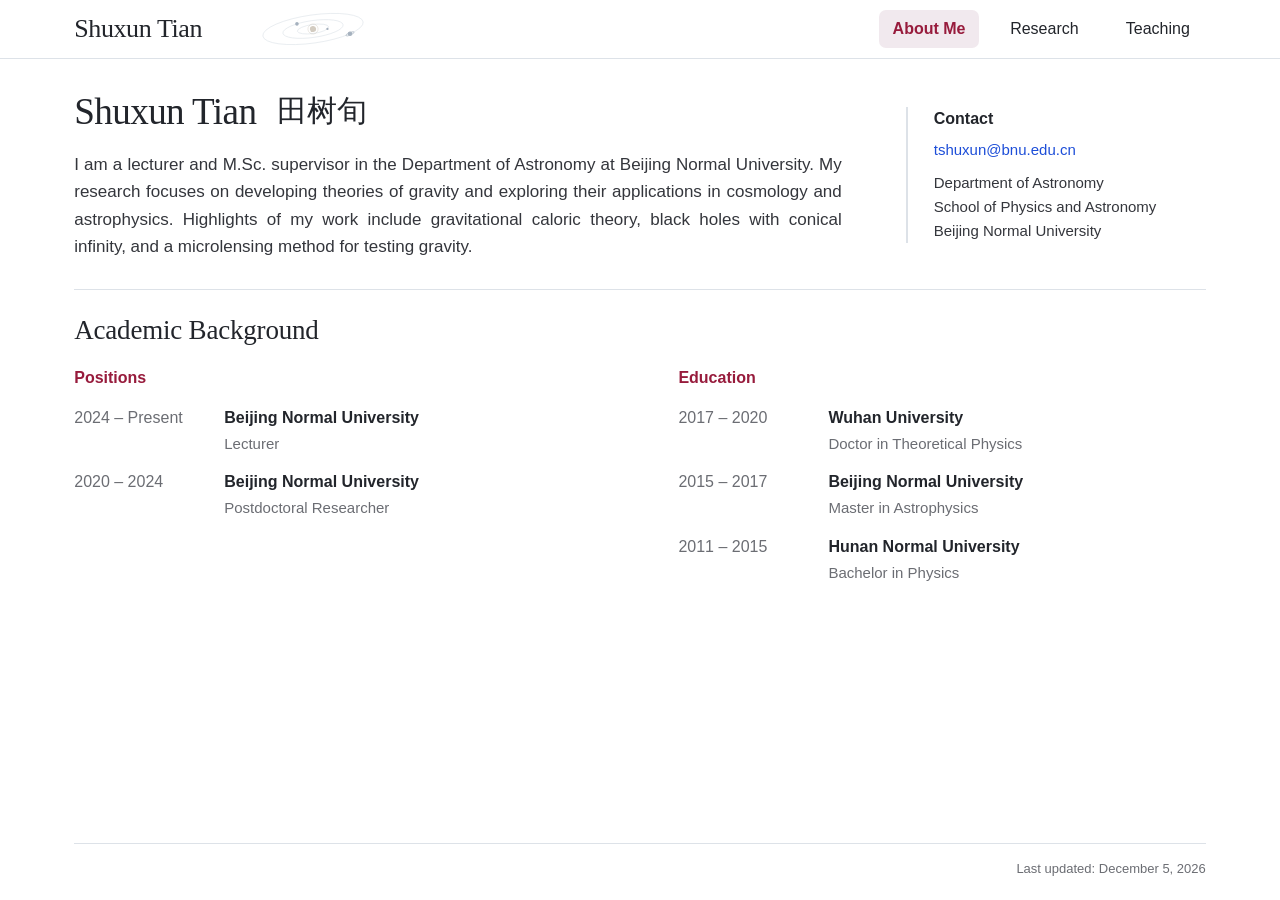
==== index.html @ 376b699f "Update index.html" ====
<!doctype html>
<html lang="en">
<head>
  <meta charset="utf-8">
  <meta name="viewport" content="width=device-width, initial-scale=1">
  <meta name="description" content="Shuxun Tian's academic homepage.">
  <meta name="theme-color" content="#ffffff">
  <title>Shuxun Tian | Beijing Normal University</title>
  <link rel="stylesheet" href="style.css">
</head>
<body>
  <!--
    Content: duplicate complete entries below; keep section and heading IDs unique.
    Navigation: page IDs define /page paths; panel IDs define /page/panel paths.
    Hosting: keep 404.html alongside index.html for direct visits to those paths.
    Styles: site defaults are in style.css :root; local adjustments stay with each component.
    Assets: use lowercase filenames with underscores in assets/.
    External links: noopener isolates the new tab; noreferrer omits the referring URL.
  -->
  <a class="skip-link" href="#main-content">Skip to content</a>
  <header class="site-header">
    <div class="header-inner">
      <div class="brand-group">
        <a class="brand" href="./" aria-label="Shuxun Tian, home">
          <span class="brand-name">Shuxun Tian</span>
        </a>
        <!-- Decorative Solar System sketch. -->
        <svg class="header-orbits" viewBox="0 0 220 64" fill="none" aria-hidden="true" focusable="false">
          <g transform="rotate(-8 110 32)">
            <g class="solar-orbits">
              <ellipse cx="110" cy="32" rx="28" ry="8"/>
              <ellipse cx="110" cy="32" rx="54" ry="15"/>
              <ellipse cx="110" cy="32" rx="90" ry="25"/>
            </g>
            <g class="solar-sun">
              <circle cx="110" cy="32" r="9" stroke="currentColor" stroke-width=".7"/>
              <circle cx="110" cy="32" r="5.5" fill="currentColor"/>
            </g>
            <g class="solar-planets">
              <circle cx="135.4" cy="35.4" r="2.1"/>
              <circle cx="83" cy="19" r="3.2"/>
              <circle cx="174" cy="49.6" r="4.1"/>
              <ellipse cx="174" cy="49.6" rx="8" ry="2.3" transform="rotate(-15 174 49.6)" fill="none" stroke="currentColor" stroke-width="1"/>
            </g>
          </g>
        </svg>
      </div>
      <nav class="primary-nav" aria-label="Main navigation">
        <!-- data-page matches the section ID; aria-current marks the default page. -->
        <a href="#about" data-page="about" aria-current="page">About Me</a>
        <a href="#research" data-page="research">Research</a>
        <a href="#teaching" data-page="teaching">Teaching</a>
      </nav>
    </div>
  </header>

  <main id="main-content" class="site-main" tabindex="-1">
    <!-- About Me -->
    <section id="about" class="page" aria-labelledby="about-title">
      <div class="about-intro">
        <div class="intro-main">
          <h1 id="about-title" tabindex="-1"><span class="latin-name">Shuxun Tian</span> <span class="chinese-name" lang="zh-CN">田树旬</span></h1>
          <p class="about-bio">I am a lecturer and M.Sc. supervisor in the Department of Astronomy at Beijing Normal University. My research focuses on developing theories of gravity and exploring their applications in cosmology and astrophysics. Highlights of my work include gravitational caloric theory, black holes with conical infinity, and a microlensing method for testing gravity.</p>
        </div>
        <aside id="contact" class="contact-note" aria-labelledby="contact-title" tabindex="-1">
          <h2 id="contact-title" class="small-heading">Contact</h2>
          <a class="email-link" href="mailto:tshuxun@bnu.edu.cn">tshuxun@bnu.edu.cn</a>
          <p>Department of Astronomy<br>School of Physics and Astronomy<br>Beijing Normal University</p>
        </aside>
      </div>
      <section id="background" class="background-section ruled-section" aria-labelledby="background-title" tabindex="-1">
        <div class="section-heading">
          <h2 id="background-title">Academic Background</h2>
        </div>
        <div class="background-columns">
          <section aria-labelledby="positions-title">
            <h3 id="positions-title" class="small-heading">Positions</h3>
            <!-- Timeline entry: dates, institution, position or degree. -->
            <ol class="timeline">
              <li>
                <span class="entry-date">2024 – Present</span>
                <div>
                  <h4>Beijing Normal University</h4>
                  <p>Lecturer</p>
                </div>
              </li>
              <li>
                <span class="entry-date">2020 – 2024</span>
                <div>
                  <h4>Beijing Normal University</h4>
                  <p>Postdoctoral Researcher</p>
                </div>
              </li>
            </ol>
          </section>
          <section aria-labelledby="education-title">
            <h3 id="education-title" class="small-heading">Education</h3>
            <ol class="timeline">
              <li>
                <span class="entry-date">2017 – 2020</span>
                <div>
                  <h4>Wuhan University</h4>
                  <p>Doctor in Theoretical Physics</p>
                </div>
              </li>
              <li>
                <span class="entry-date">2015 – 2017</span>
                <div>
                  <h4>Beijing Normal University</h4>
                  <p>Master in Astrophysics</p>
                </div>
              </li>
              <li>
                <span class="entry-date">2011 – 2015</span>
                <div>
                  <h4>Hunan Normal University</h4>
                  <p>Bachelor in Physics</p>
                </div>
              </li>
            </ol>
          </section>
        </div>
      </section>
    </section>

    <!-- Research -->
    <section id="research" class="page" aria-labelledby="research-title">
      <header class="page-heading research-overview">
        <h1 id="research-title" tabindex="-1">Research</h1>
        <!-- Add interests by duplicating a list item. -->
        <section id="interests" class="research-summary-section" aria-labelledby="interests-title" tabindex="-1">
          <h2 id="interests-title" class="research-summary-title">Interests:</h2>
          <ul class="research-summary-list">
            <li><strong>Gravity Theory:</strong> Fundamental Formulations, Applications to Cosmology and Astrophysics, Observational Tests</li>
          </ul>
        </section>
        <section class="research-summary-section publication-list-link" aria-labelledby="publication-list-title">
          <h2 id="publication-list-title" class="research-summary-title">Full Publication List:</h2>
          <a href="https://ui.adsabs.harvard.edu/public-libraries/OO0OYWl2TziFCKu32mfMTw" target="_blank" rel="noopener noreferrer">https://ui.adsabs.harvard.edu/public-libraries/OO0OYWl2TziFCKu32mfMTw</a>
        </section>
        <p class="research-goal">My long-term goal is to uncover new physics in astronomy, with theory identifying where it may arise and observations confirming its existence.</p>
      </header>

      <!-- Add each tab with a matching research-panel.
           Pair its id / aria-controls with the panel's aria-labelledby / id. -->
      <nav class="research-tabs" aria-label="Research sections">
        <a id="highlights-tab" href="#highlights" aria-controls="highlights">Highlights</a>
        <a id="projects-tab" href="#projects" aria-controls="projects">Projects</a>
        <a id="talks-tab" href="#talks" aria-controls="talks">Talks</a>
      </nav>

      <section id="highlights" class="research-panel" aria-labelledby="highlights-tab" tabindex="-1">
        <h2 class="visually-hidden">Research Highlights</h2>
        <!--
          Highlights: duplicate a complete article.research-entry.
          Assign unique article and heading IDs; update aria-labelledby.
          Update the image source, pixel dimensions and short alt description.
          Order: year/status and heading, core references, paragraphs, selected works.
          Use selected-works for a paper-list or a pending-reference placeholder.
        -->
        <!--
          References: use p.paper-reference.core-reference or li.paper-reference.
          Order: authors, title, journal/status, arXiv, Citations.
          Keep published author names; use strong for Tian and i for variables.
          Use &nbsp; only to keep names or term-year pairs together.
          Keep punctuation outside links; allow natural line wrapping.
          Citations: <span data-citation-doi="DOI"></span> uses the shared template below.
          Use the journal DOI after publication, otherwise the arXiv DOI; omit the badge if neither exists.
          List related works from oldest to newest; put the main paper first among core references.
        -->
        <article id="gravitational-caloric-theory" class="research-entry" aria-labelledby="gct-title" tabindex="-1">
          <figure class="highlight-figure">
            <img src="assets/caloric_black_holes.png" width="1190" height="1043" alt="Caloric black holes" decoding="async">
          </figure>
          <div class="highlight-content">
            <header class="highlight-heading">
              <span class="highlight-label">2026</span>
              <h3 id="gct-title">Gravitational Caloric Theory</h3>
            </header>
            <p class="paper-reference core-reference">
              <strong>S.&nbsp;X.&nbsp;Tian</strong>,
              Gravitational caloric theory: From early dark energy to a wide variety of gravitational phenomena,
              <a href="https://link.aps.org/doi/10.1103/ckkf-2t3z" target="_blank" rel="noopener noreferrer">Phys. Rev. D 114, 044042 (2026)</a>.
              <a class="paper-preprint" href="https://arxiv.org/abs/2608.07318" target="_blank" rel="noopener noreferrer">arXiv:2608.07318</a>.
              <span data-citation-doi="10.1103/ckkf-2t3z"></span>
            </p>
            <p class="paper-reference core-reference">
              <strong>S.&nbsp;X.&nbsp;Tian</strong> and Z.-H.&nbsp;Zhu,
              Black holes with conical infinity in gravitational caloric theory,
              submitted to Phys. Rev. D (2026).
              <a class="paper-preprint" href="https://arxiv.org/abs/2610.09606" target="_blank" rel="noopener noreferrer">arXiv:2610.09606</a>.
              <span data-citation-doi="10.48550/arXiv.2610.09606"></span>
            </p>
            <div class="research-prose">
              <p>Gravitational caloric theory generalizes general relativity from the fluid side. The theory has a broad range of cosmological and astrophysical applications, including early dark energy (initial motivation), the early static hot Universe, conical black holes, and gravitational-wave physics. Among these, the following two may have particular astronomical relevance. The early static hot Universe faces theoretical challenges and will be discussed separately. <strong>Conical black holes</strong> in our theory illustrate a distinctive way in which new physics may emerge: spacetime can remain in close agreement with general relativity in the strong-field (near-horizon) and conventional weak-field (e.g., Solar System) regimes, yet approach conical geometry in the extremely weak-field regime. This highlights a possible avenue for the observational search for new physics.</p>
            </div>
            <section class="selected-works" aria-labelledby="gct-selected-title">
              <h4 id="gct-selected-title">Selected follow-up works</h4>
              <!-- Replace the placeholder with ul.paper-list when needed. -->
              <p class="pending-reference">To be added.</p>
            </section>
          </div>
        </article>

        <article id="observational-tests" class="research-entry" aria-labelledby="observations-title" tabindex="-1">
          <figure class="highlight-figure">
            <img src="assets/gravity_tests_potential_curvature.png" width="1852" height="1414" alt="Gravitational potential and curvature" loading="lazy" decoding="async">
          </figure>
          <div class="highlight-content">
            <header class="highlight-heading">
              <span class="highlight-label">Ongoing</span>
              <h3 id="observations-title">Observational Tests of Gravity Theories</h3>
            </header>
            <p class="paper-reference core-reference">
              X.&nbsp;Jin, S.&nbsp;Cao, X.&nbsp;Chen, Y.&nbsp;Nan, X.&nbsp;Tai, and <strong>S.&nbsp;Tian</strong>,
              Testing general relativity with binary lens microlensing events,
              <a href="https://doi.org/10.3847/2041-8213/ae954b" target="_blank" rel="noopener noreferrer">Astrophys. J. Lett. 1008, L41 (2026)</a>.
              <a class="paper-preprint" href="https://arxiv.org/abs/2610.11949" target="_blank" rel="noopener noreferrer">arXiv:2610.11949</a>.
              <span data-citation-doi="10.3847/2041-8213/ae954b"></span>
            </p>
            <div class="research-prose">
              <p>Alternative theories of gravity may predict deviations from general relativity in local gravitational systems. We explore how observations of individual sources with existing or near-future facilities can test these predictions, focusing on regimes that remain poorly constrained. Our current focus is the extremely weak-field regime, motivated in part by conical black holes in gravitational caloric theory (significant deviations from general relativity may emerge only beyond Solar System scales). We hope to identify observational probes that could reveal such new physics. As a step in this direction, we have proposed a binary microlensing method for testing gravity, although it may not be a sufficiently compelling probe of the new physics we seek.</p>
            </div>
            <section class="selected-works" aria-labelledby="observations-selected-title">
              <h4 id="observations-selected-title">Selected related works</h4>
              <ul class="paper-list">
                <li class="paper-reference">
                  <strong>S.&nbsp;X.&nbsp;Tian</strong> and Z.-H.&nbsp;Zhu,
                  Newtonian approximation and possible time-varying <i>G</i> in nonlocal gravities,
                  <a href="https://link.aps.org/doi/10.1103/PhysRevD.99.064044" target="_blank" rel="noopener noreferrer">Phys. Rev. D 99, 064044 (2019)</a>.
                  <a class="paper-preprint" href="https://arxiv.org/abs/1903.11428" target="_blank" rel="noopener noreferrer">arXiv:1903.11428</a>.
                  <span data-citation-doi="10.1103/PhysRevD.99.064044"></span>
                </li>
                <li class="paper-reference">
                  <strong>S.&nbsp;X.&nbsp;Tian</strong> and Z.-H.&nbsp;Zhu,
                  Testing the Schwarzschild metric in a strong field region with the Event Horizon Telescope,
                  <a href="https://link.aps.org/doi/10.1103/PhysRevD.100.064011" target="_blank" rel="noopener noreferrer">Phys. Rev. D 100, 064011 (2019)</a>.
                  <a class="paper-preprint" href="https://arxiv.org/abs/1908.11794" target="_blank" rel="noopener noreferrer">arXiv:1908.11794</a>.
                  <span data-citation-doi="10.1103/PhysRevD.100.064011"></span>
                </li>
                <li class="paper-reference">
                  <strong>S.&nbsp;Tian</strong>, S.&nbsp;Hou, S.&nbsp;Cao, and Z.-H.&nbsp;Zhu,
                  Time evolution of the local gravitational parameters and gravitational wave polarizations in a relativistic MOND theory,
                  <a href="https://link.aps.org/doi/10.1103/PhysRevD.107.044062" target="_blank" rel="noopener noreferrer">Phys. Rev. D 107, 044062 (2023)</a>.
                  <a class="paper-preprint" href="https://arxiv.org/abs/2302.13304" target="_blank" rel="noopener noreferrer">arXiv:2302.13304</a>.
                  <span data-citation-doi="10.1103/PhysRevD.107.044062"></span>
                </li>
              </ul>
            </section>
          </div>
        </article>
      </section>

      <section id="projects" class="research-panel" aria-labelledby="projects-tab" tabindex="-1">
        <h2 class="visually-hidden">Research Projects</h2>
        <!-- Project entry: dates, title, funding source, role. -->
        <ol class="project-list">
          <li>
            <span class="entry-date">2025 – 2027</span>
            <div>
              <h3>Modeling and cosmological analysis of nonminimally coupled early dark energy</h3>
              <p>National Natural Science Foundation of China (Young Scientists Fund, Type C) · <span class="project-role">Principal Investigator</span></p>
            </div>
          </li>
          <li>
            <span class="entry-date">2021 – 2024</span>
            <div>
              <h3>Theoretical models of early dark energy</h3>
              <p>China Postdoctoral Science Foundation (General Program) · <span class="project-role">Principal Investigator</span></p>
            </div>
          </li>
          <li>
            <span class="entry-date">2020 – 2024</span>
            <div>
              <h3>Possible solutions to the cosmological coincidence problem and their implications</h3>
              <p>China Postdoctoral Science Foundation (Innovative Program) · <span class="project-role">Principal Investigator</span></p>
            </div>
          </li>
          <li>
            <span class="entry-date">2025 – 2029</span>
            <div>
              <h3>High-frequency gravitational-wave astrophysics with a global observing network</h3>
              <p>National Natural Science Foundation of China (Key Program) · <span class="project-role">Participant</span></p>
            </div>
          </li>
        </ol>
      </section>
      <section id="talks" class="research-panel" aria-labelledby="talks-tab" tabindex="-1">
        <h2 class="visually-hidden">Talks</h2>
        <!-- Talks: duplicate li.talk-entry; list newest first.
             Update the title, date, city and event.
             Downloads: <span data-slides="filename.ext"></span> uses a file in assets/; omit the span or leave the filename empty for no button.
             Dates use Month D, YYYY. The entry below is an example. -->
        <ul class="talk-list">
          <li class="talk-entry">
            <div class="talk-heading">
              <h3 class="talk-title">Test Presentation</h3>
              <span data-slides="gravitational_caloric_theory.html"></span>
            </div>
            <p class="talk-details">
              <span class="talk-date">October 1, 2026</span> ·
              <span class="talk-city">Beijing</span> ·
              <span class="talk-event">Group meeting at BNU</span>
            </p>
          </li>
        </ul>
      </section>
    </section>

    <!-- Teaching -->
    <section id="teaching" class="page" aria-labelledby="teaching-title">
      <header class="page-heading">
        <h1 id="teaching-title" tabindex="-1">Teaching</h1>
      </header>
      <section class="course-section ruled-section" aria-labelledby="courses-title">
        <div class="section-heading">
          <h2 id="courses-title">Courses</h2>
        </div>
        <!-- Course entry: title and terms, followed by materials. -->
        <article class="course-entry">
          <h3>Galactic Dynamics (Graduate): <span class="course-terms">Fall&nbsp;2024, Fall&nbsp;2025, Fall&nbsp;2026</span></h3>
          <p class="course-materials">Teaching materials: forthcoming.</p>
        </article>
      </section>
    </section>
  </main>
  <footer class="site-footer">
    <span>Last updated: <time id="last-updated"></time></span>
  </footer>

  <!-- Shared download button; entries supply a filename in data-slides. -->
  <template id="slides-download-template">
    <a class="slides-download" download>
      <svg class="slides-download-icon" viewBox="0 0 20 20" fill="none" stroke="currentColor" stroke-width="1.5" stroke-linecap="round" stroke-linejoin="round" aria-hidden="true" focusable="false">
        <path d="M10 3v9m-3-3 3 3 3-3M4 13v3h12v-3"/>
      </svg>
      <span>Download Slides</span>
    </a>
  </template>

  <!-- Shared Dimensions badge; references supply data-citation-doi.
       The fallback link remains until the badge loads. -->
  <template id="citation-badge-template">
    <span class="citation-badge __dimensions_badge_embed__" data-style="small_rectangle" data-hide-zero-citations="false"><a class="citation-fallback" target="_blank" rel="noopener noreferrer" title="View citation details on Dimensions">Citations</a></span>
  </template>

  <script>
    (() => {
      'use strict';

      initNavigation();
      initTalkDownloads();
      updateLastModified();
      initCitationBadges();

      // Navigation, history, keyboard controls and transitions.
      function initNavigation() {
        const main = document.getElementById('main-content');
        const homeLink = document.querySelector('.brand');
        const skipLink = document.querySelector('.skip-link');
        const primaryNav = document.querySelector('.primary-nav');
        const researchTabs = document.querySelector('.research-tabs');
        const pages = Array.from(document.querySelectorAll('.page'));
        const navLinks = primaryNav.querySelectorAll('a');
        const tabs = Array.from(researchTabs.querySelectorAll('a'));
        const panels = Array.from(document.querySelectorAll('.research-panel'));

        // Use the marked home page and the first research tab as defaults.
        const defaultPageId = primaryNav.querySelector('[aria-current="page"]').dataset.page;
        const researchPageId = panels[0].closest('.page').id;
        const defaultPanelId = tabs[0].getAttribute('aria-controls');

        // Keep relative URLs anchored before history changes the address bar.
        const base = document.createElement('base');
        base.href = location.href;
        document.head.prepend(base);
        const siteRoot = new URL('.', base.href);
        const isLocalFile = location.protocol === 'file:';

        // Local files need an explicit filename; hosted pages keep the directory link.
        if (isLocalFile) homeLink.href = 'index.html';

        // Derive all public paths from the existing page and panel structure.
        const pathsById = new Map(pages.map((page) => [page.id, new URL(page.id, siteRoot).pathname]));
        panels.forEach((panel) => {
          pathsById.set(panel.id, new URL(panel.closest('.page').id + '/' + panel.id, siteRoot).pathname);
        });
        const idsByPath = new Map(Array.from(pathsById, ([id, path]) => [path, id]));

        function routeHref(targetId) {
          return isLocalFile ? '#' + targetId : pathsById.get(targetId);
        }

        function normalizePath(path) {
          return path.replace(/\/+$/, '') || '/';
        }

        function restoreRoute() {
          if (isLocalFile) return;
          let url = new URL(location.href);
          // The "route" parameter is shared with the GitHub Pages entry point, 404.html.
          const requested = url.searchParams.get('route');
          if (requested) {
            url = new URL(siteRoot);
            try {
              const candidate = new URL(requested, siteRoot);
              if (candidate.origin === siteRoot.origin && idsByPath.has(normalizePath(candidate.pathname))) url = candidate;
            } catch { /* Invalid routes return to the homepage. */ }
          }
          const targetId = idsByPath.get(normalizePath(url.pathname));
          if (targetId) {
            url.pathname = pathsById.get(targetId);
            url.hash = '';
          }
          if (url.href !== location.href) history.replaceState(null, '', url.href);
        }

        function navigate(targetId) {
          // Update the URL without reloading or jumping to the anchor.
          const url = new URL(routeHref(targetId), location.href);
          if (location.href !== url.href) history.pushState(null, '', url.href);
          showPage(true);
        }

        // View transitions and navigation indicators.
        const reducedMotion = window.matchMedia('(prefers-reduced-motion: reduce)');
        const rootStyle = getComputedStyle(document.documentElement);
        const viewDurationMs = parseFloat(rootStyle.getPropertyValue('--view-motion-ms')) || 160;
        const viewDistancePx = parseFloat(rootStyle.getPropertyValue('--view-motion-distance')) || 14;
        const viewEasing = rootStyle.getPropertyValue('--motion-easing').trim() || 'cubic-bezier(.2, .7, .3, 1)';
        let activePage = null;
        let activePanel = null;
        let tabNavigation = null;
        let handledUrl = null;
        let viewAnimation = null;
        let focusRequestId = 0;

        // One moving background per navigation bar.
        const selections = [
          [primaryNav, '[aria-current="page"]'],
          [researchTabs, '[aria-selected="true"]']
        ].map(([nav, selector]) => {
          // Reserve the active label's width to prevent layout shifts.
          nav.querySelectorAll('a').forEach((link) => {
            const label = document.createElement('span');
            label.className = 'nav-label';
            label.textContent = link.textContent;
            const sizer = label.cloneNode(true);
            sizer.className = 'nav-label-sizer';
            sizer.setAttribute('aria-hidden', 'true');
            link.replaceChildren(label, sizer);
          });
          const indicator = document.createElement('span');
          indicator.className = 'nav-selection';
          indicator.setAttribute('aria-hidden', 'true');
          indicator.hidden = true;
          nav.append(indicator);
          return { nav, selector, indicator };
        });

        function positionSelections(animate = false) {
          selections.forEach(({ nav, selector, indicator }) => {
            const selected = nav.querySelector(selector);
            if (!selected || !nav.offsetWidth) return;
            const canMove = animate && !indicator.hidden && !reducedMotion.matches;
            indicator.style.transition = canMove ? '' : 'none';
            indicator.style.width = selected.offsetWidth + 'px';
            indicator.style.transform = 'translateX(' + selected.offsetLeft + 'px)';
            indicator.hidden = false;
            nav.classList.add('has-selection');
          });
        }

        function enterView(element, direction) {
          viewAnimation?.cancel();
          viewAnimation = null;
          if (reducedMotion.matches || !element.animate) return;
          const animation = element.animate([
            { opacity: .25, transform: 'translateX(' + direction * viewDistancePx + 'px)' },
            { opacity: 1, transform: 'translateX(0)' }
          ], { duration: viewDurationMs, easing: viewEasing });
          viewAnimation = animation;
          animation.finished.then(() => {
            if (viewAnimation === animation) viewAnimation = null;
          }).catch(() => {}); // Cancelling an earlier transition is expected.
        }

        function showPage(moveFocus = false) {
          handledUrl = location.href;
          const targetId = (isLocalFile ? location.hash.slice(1) :
            idsByPath.get(normalizePath(location.pathname))) || defaultPageId;
          const target = document.getElementById(targetId);
          const pageId = target?.closest('.page')?.id || defaultPageId;
          const page = document.getElementById(pageId);
          const panelId = target?.closest('.research-panel')?.id ||
            tabs.find((tab) => tab.id === targetId)?.getAttribute('aria-controls') || defaultPanelId;
          const previousPage = activePage;
          const previousPanel = activePanel;
          activePage = pageId;
          activePanel = panelId;
          pages.forEach((page) => { page.hidden = page.id !== pageId; });
          panels.forEach((panel) => { panel.hidden = panel.id !== panelId; });
          tabs.forEach((tab) => {
            const selected = tab.getAttribute('aria-controls') === panelId;
            tab.setAttribute('aria-selected', String(selected));
            tab.tabIndex = selected ? 0 : -1;
          });
          navLinks.forEach((link) => {
            if (link.dataset.page === pageId) link.setAttribute('aria-current', 'page');
            else link.removeAttribute('aria-current');
          });
          positionSelections(Boolean(previousPage));

          if (previousPage && previousPage !== pageId) {
            const nextIndex = pages.findIndex((page) => page.id === pageId);
            const oldIndex = pages.findIndex((page) => page.id === previousPage);
            enterView(page, nextIndex > oldIndex ? 1 : -1);
          } else if (pageId === researchPageId && previousPanel && previousPanel !== panelId) {
            const nextIndex = panels.findIndex((panel) => panel.id === panelId);
            const oldIndex = panels.findIndex((panel) => panel.id === previousPanel);
            enterView(document.getElementById(panelId), nextIndex > oldIndex ? 1 : -1);
          }

          const tabAction = tabNavigation;
          tabNavigation = null;
          cancelAnimationFrame(focusRequestId);
          focusRequestId = requestAnimationFrame(() => {
            const isDeepLink = target && target !== page && page.contains(target) &&
              !panels.includes(target) && !tabs.includes(target);
            if (tabAction && previousPage === researchPageId) {
              window.scrollTo({ top: tabAction.scrollY, behavior: 'instant' });
              tabAction.tab.focus({ preventScroll: true });
            } else if (isDeepLink) {
              target.scrollIntoView({ block: 'start', behavior: reducedMotion.matches ? 'instant' : 'smooth' });
              if (moveFocus) target.focus({ preventScroll: true });
            } else {
              window.scrollTo({ top: 0, behavior: 'instant' });
              if (moveFocus) page.querySelector('h1').focus({ preventScroll: true });
            }
          });
        }

        function hasClickModifier(event) {
          return event.ctrlKey || event.metaKey || event.shiftKey || event.altKey;
        }

        function selectTab(tab) {
          tabNavigation = { tab, scrollY: window.scrollY };
          navigate(tab.getAttribute('aria-controls'));
        }

        // Each navigation group uses its existing target IDs.
        navLinks.forEach((link) => {
          link.href = routeHref(link.dataset.page);
          link.addEventListener('click', (event) => {
            if (hasClickModifier(event)) return;
            event.preventDefault();
            navigate(link.dataset.page);
          });
        });
        researchTabs.setAttribute('role', 'tablist');
        panels.forEach((panel) => panel.setAttribute('role', 'tabpanel'));
        tabs.forEach((tab, index) => {
          tab.setAttribute('role', 'tab');
          tab.href = routeHref(tab.getAttribute('aria-controls'));
          tab.addEventListener('click', (event) => {
            if (hasClickModifier(event)) return;
            event.preventDefault();
            selectTab(tab);
          });
          tab.addEventListener('keydown', (event) => {
            let next;
            if (event.key === 'ArrowRight') next = (index + 1) % tabs.length;
            else if (event.key === 'ArrowLeft') next = (index - 1 + tabs.length) % tabs.length;
            else if (event.key === 'Home') next = 0;
            else if (event.key === 'End') next = tabs.length - 1;
            else if (event.key === ' ') next = index;
            else return;
            event.preventDefault();
            selectTab(tabs[next]);
          });
        });
        skipLink.addEventListener('click', (event) => {
          if (hasClickModifier(event)) return;
          event.preventDefault();
          main.focus({ preventScroll: true });
          main.scrollIntoView({ block: 'start' });
        });

        function restoreHistory() {
          // Handle popstate and hashchange only once per URL.
          if (location.href !== handledUrl) showPage(true);
        }
        window.addEventListener('popstate', restoreHistory);
        window.addEventListener('hashchange', restoreHistory);
        restoreRoute();
        showPage();
        window.addEventListener('resize', () => positionSelections());
        if (document.fonts?.ready) document.fonts.ready.then(() => positionSelections());
        reducedMotion.addEventListener('change', () => {
          if (reducedMotion.matches) viewAnimation?.cancel();
          positionSelections();
        });
      }

      // Fill the shared download template with a filename from assets/.
      function initTalkDownloads() {
        const downloadTemplate = document.getElementById('slides-download-template').content.firstElementChild;
        document.querySelectorAll('[data-slides]').forEach((placeholder) => {
          const filename = placeholder.dataset.slides.trim();
          if (!filename) {
            placeholder.remove();
            return;
          }
          const link = downloadTemplate.cloneNode(true);
          link.href = 'assets/' + encodeURIComponent(filename);
          link.download = filename;
          placeholder.replaceWith(link);
        });
      }

      // Format index.html's modification time for the footer.
      function updateLastModified() {
        // Uses local file metadata or the server's Last-Modified header.
        // Without modification metadata, the browser may report the current time.
        const updatedAt = document.getElementById('last-updated');
        const modifiedAt = new Date(document.lastModified);
        if (!Number.isNaN(modifiedAt.getTime())) {
          updatedAt.dateTime = modifiedAt.toISOString();
          updatedAt.textContent = new Intl.DateTimeFormat('en-US', {
            year: 'numeric', month: 'long', day: 'numeric'
          }).format(modifiedAt);
        }
      }

      // Fill the shared template, then load Dimensions once.
      function initCitationBadges() {
        const placeholders = document.querySelectorAll('[data-citation-doi]');
        if (!placeholders.length) return;
        const badgeTemplate = document.getElementById('citation-badge-template').content.firstElementChild;
        placeholders.forEach((placeholder) => {
          const badge = badgeTemplate.cloneNode(true);
          badge.dataset.doi = placeholder.dataset.citationDoi.trim();
          badge.querySelector('.citation-fallback').href = 'https://badge.dimensions.ai/details/doi/' + badge.dataset.doi;
          placeholder.replaceWith(badge);
        });
        const script = document.createElement('script');
        script.src = 'https://badge.dimensions.ai/badge.js';
        script.async = true;
        script.charset = 'utf-8';
        document.body.append(script);
      }
    })();
  </script>
</body>
</html>
---- style.css ----
/*
 * Site defaults are in :root; component adjustments stay with their selectors.
 * Responsive, reduced-motion and print rules follow the main styles.
 */

:root {
  color-scheme: light;
  /* Colors */
  --paper: #fff;
  --text: #34363c;
  --heading: #22252b;
  --muted: #6b6d73;
  --line: #dde2e8;
  --accent: #971b3c;
  --accent-soft: #f6edf0;
  /* Content links, including hover states. */
  --link: #1d4ed8;
  --link-hover: var(--link);

  /* Text selection */
  --selection-bg: #e5e5e5;
  --selection-text: #102a43;

  /* Typography */
  --sans: "Segoe UI", -apple-system, BlinkMacSystemFont, "Helvetica Neue", Arial, "Microsoft YaHei", sans-serif;
  --serif: Georgia, "Times New Roman", "Songti SC", SimSun, serif;
  --body-size: 17px;
  --body-leading: 1.6;
  /* Compact entries follow the body line height. */
  --entry-leading: calc(var(--body-leading) - .05);
  --page-title-size: clamp(30px, 2.9vw, 40px);
  --section-title-size: 27px;
  --entry-title-size: 17px;
  --detail-size: 15px;
  --weight-normal: 400;
  --weight-medium: 500;
  --weight-semibold: 600;

  /* Page dimensions and spacing */
  --max-width: 1680px;
  --page-gutter: clamp(28px, 5.8vw, 112px);
  --main-padding-top: 30px;
  --main-padding-bottom: 36px;
  --intro-gap: 17px;
  --section-gap: 29px;
  --section-inset: 23px;
  --entry-date-width: 130px;
  --entry-column-gap: 20px;

  /* Shared navigation appearance and motion */
  --nav-active-bg: #f1e9ee;
  --nav-radius: 7px;
  --nav-font-size: 16px;
  --nav-item-height: 38px;
  --nav-edge-gap: 5px;
  --nav-weight: var(--weight-medium);
  --nav-active-weight: var(--weight-semibold);
  --nav-motion-duration: 180ms;
  --motion-easing: cubic-bezier(.2, .7, .3, 1);

  /* Read by JavaScript: duration is a unitless millisecond value; distance uses px. */
  --view-motion-ms: 160;
  --view-motion-distance: 14px;
}

* {
  box-sizing: border-box;
}

html {
  scroll-padding-top: 92px;
  /* Keep view transitions from creating horizontal scrollbars. */
  overflow-x: clip;
}

body {
  display: flex;
  flex-direction: column;
  min-height: 100vh;
  margin: 0;
  background: var(--paper);
  color: var(--text);
  font-family: var(--sans);
  font-size: var(--body-size);
  font-weight: var(--weight-normal);
  line-height: var(--body-leading);
  -webkit-text-size-adjust: 100%;
}

[hidden] {
  display: none !important;
}

::selection {
  background: var(--selection-bg);
  color: var(--selection-text);
}

a {
  color: var(--link);
  text-decoration: none;
  overflow-wrap: anywhere;
}

a:hover, a:active {
  color: var(--link-hover);
  text-decoration: none;
}

a[href^="#"] {
  color: var(--heading);
}

a[href^="#"]:hover {
  color: var(--accent);
}

a:focus-visible, button:focus-visible {
  outline: 2px solid var(--link);
  outline-offset: 4px;
}

[tabindex="-1"]:focus {
  outline: none;
}

h1, h2, h3, h4, p, figure {
  margin: 0;
}

h1, h2, h3, h4 {
  color: var(--heading);
  font-weight: var(--weight-semibold);
}

h1 {
  font: var(--weight-normal) var(--page-title-size)/1.22 var(--serif);
  letter-spacing: -.6px;
}

h2 {
  font: var(--weight-normal) var(--section-title-size)/1.3 var(--serif);
  letter-spacing: -.2px;
}

h3 {
  font-size: 18px;
  line-height: 1.45;
}

h4, strong {
  font-weight: var(--weight-semibold);
}

.visually-hidden {
  position: absolute;
  width: 1px;
  height: 1px;
  padding: 0;
  margin: -1px;
  overflow: hidden;
  clip-path: inset(50%);
  white-space: nowrap;
  border: 0;
}

.skip-link {
  position: fixed;
  left: 20px;
  top: -80px;
  z-index: 20;
  padding: 10px 18px;
  background: var(--paper);
}

.skip-link:focus {
  top: 12px;
}

/* Layout, header and navigation */

/* Viewport-based content width prevents scrollbar-induced shifts.
   The header itself keeps its natural width for the full-width divider. */
.header-inner, .site-main, .site-footer {
  width: min(calc(100vw - 2 * var(--page-gutter)), var(--max-width));
  margin-inline: max(var(--page-gutter), calc((100vw - var(--max-width)) / 2)) 0;
}

.site-header {
  position: sticky;
  top: 0;
  z-index: 5;
  isolation: isolate;
  border-bottom: 1px solid var(--line);
  background: var(--paper);
}

.header-orbits {
  display: block;
  flex: 0 1 180px;
  width: 180px;
  min-width: 0;
  height: 36px;
  pointer-events: none;
}

.solar-orbits {
  stroke: #c4ced8;
  stroke-width: .9;
  opacity: .65;
}

.solar-sun {
  color: #bcb1a0;
  opacity: .65;
}

.solar-planets {
  fill: currentColor;
  color: #8595a7;
  opacity: .7;
}

.header-inner {
  min-height: 58px;
  display: flex;
  align-items: center;
  justify-content: space-between;
  gap: clamp(18px, 2vw, 24px);
}

.brand-group {
  display: flex;
  align-items: center;
  gap: clamp(16px, 1.6vw, 22px);
  flex: 0 1 370px;
  min-width: 0;
}

.brand {
  display: block;
  flex-shrink: 0;
  color: var(--heading);
}

.brand:hover {
  color: var(--heading);
}

.brand-name {
  display: block;
  font: var(--weight-normal) 26px/1.2 var(--serif);
  letter-spacing: -.4px;
}

.primary-nav, .research-tabs {
  position: relative;
  isolation: isolate;
  display: flex;
  align-items: stretch;
}

.primary-nav {
  --nav-edge-gap: 10px;
  flex-shrink: 0;
  align-self: stretch;
  gap: clamp(6px, 1.25vw, 18px);
}

.primary-nav a {
  padding-inline: clamp(10px, 1.05vw, 15px);
}

/* Shared navigation labels and active indicators. */

.primary-nav a, .research-tabs a {
  position: relative;
  z-index: 1;
  isolation: isolate;
  display: grid;
  align-items: center;
  justify-items: center;
  min-height: calc(var(--nav-item-height) + 2 * var(--nav-edge-gap));
  color: var(--heading);
  font-size: var(--nav-font-size);
  font-weight: var(--nav-weight);
  line-height: 1.5;
}

.nav-label, .nav-label-sizer {
  grid-area: 1 / 1;
  white-space: nowrap;
}

.nav-label-sizer {
  visibility: hidden;
  font-weight: var(--nav-active-weight);
  pointer-events: none;
}

.primary-nav a[aria-current="page"], .research-tabs a[aria-selected="true"] {
  color: var(--accent);
  font-weight: var(--nav-active-weight);
}

.nav-selection::before, .primary-nav a[aria-current="page"]::before, .research-tabs a[aria-selected="true"]::before {
  content: "";
  position: absolute;
  z-index: -1;
  inset: var(--nav-edge-gap) 0;
  border-radius: var(--nav-radius);
  background: var(--nav-active-bg);
}

.nav-selection {
  position: absolute;
  inset-block: 0;
  left: 0;
  z-index: 0;
  isolation: isolate;
  pointer-events: none;
  transition: transform var(--nav-motion-duration) var(--motion-easing), width var(--nav-motion-duration) var(--motion-easing);
}

.has-selection > a::before {
  display: none;
}

.primary-nav a:hover, .research-tabs a:hover {
  color: var(--accent);
}

.primary-nav a:focus-visible, .research-tabs a:focus-visible, .brand:focus-visible {
  outline-color: var(--accent);
}

.site-main {
  flex: 1;
  padding-block: var(--main-padding-top) var(--main-padding-bottom);
}

.page {
  min-width: 0;
}

/* Shared prose alignment; narrow screens override this below. */
.about-bio, .research-goal, .research-summary-list, .paper-reference, .research-prose {
  text-align: justify;
  text-align-last: left;
}

.about-bio, .research-goal, .research-summary-list, .research-prose {
  hyphens: manual;
}

.ruled-section {
  margin-top: var(--section-gap);
  padding-top: var(--section-inset);
  border-top: 1px solid var(--line);
}

.section-heading {
  margin-bottom: 18px;
}

.small-heading {
  font: var(--weight-semibold) 16px/1.5 var(--sans);
  letter-spacing: 0;
}

/* Shared lists and dated entries */

.timeline, .project-list, .paper-list {
  margin: 0;
  padding: 0;
  list-style: none;
}

/* Align dates with the first text baseline. */
.timeline li, .project-list li {
  display: grid;
  grid-template-columns: var(--entry-date-width) minmax(0, 1fr);
  align-items: baseline;
  column-gap: var(--entry-column-gap);
}

.entry-date {
  color: var(--muted);
  font-size: 16px;
  font-weight: var(--weight-medium);
  line-height: var(--entry-leading);
  font-variant-numeric: lining-nums tabular-nums;
  white-space: nowrap;
}

/* About Me */

.about-intro {
  display: grid;
  grid-template-columns: minmax(0, 1fr) 300px;
  align-items: start;
  gap: clamp(36px, 5vw, 80px);
}

.intro-main {
  min-width: 0;
}

#about-title {
  display: flex;
  align-items: baseline;
  flex-wrap: wrap;
  column-gap: .55em;
  row-gap: .12em;
}

.latin-name, .chinese-name {
  white-space: nowrap;
}

/* Optical alignment of the Chinese name with the Latin name. */

.chinese-name {
  --name-cjk-size: .82em;
  --name-cjk-offset: -.1em;
  display: inline-block;
  color: var(--heading);
  font: inherit;
  font-family: var(--sans);
  font-size: var(--name-cjk-size);
  line-height: 1;
  letter-spacing: 0;
  transform: translateY(var(--name-cjk-offset));
}

.about-bio {
  margin-top: var(--intro-gap);
}

.contact-note {
  align-self: center;
  border-left: 2px solid var(--line);
  padding-left: 26px;
  font-size: var(--detail-size);
  line-height: var(--body-leading);
}

.contact-note .small-heading {
  margin-bottom: 7px;
}

.email-link {
  display: inline-block;
  margin-bottom: 9px;
}

.background-columns {
  display: grid;
  grid-template-columns: 1fr 1fr;
  gap: clamp(38px, 6vw, 96px);
}

.background-columns .small-heading {
  margin-bottom: 16px;
  color: var(--accent);
}

.timeline li {
  margin-bottom: 15px;
}

.timeline li:last-child {
  margin-bottom: 0;
}

.timeline h4 {
  font-size: 16px;
  line-height: var(--entry-leading);
}

.timeline p {
  margin-top: 2px;
  color: var(--muted);
  font-size: var(--detail-size);
  line-height: 1.5;
}

/* Research overview and panels */

.research-overview {
  /* Separate title spacing from the shared spacing between blocks. */
  --overview-title-gap: 14px;
  --overview-block-gap: 12px;
  --overview-heading-gap: 2px;
  --overview-item-gap: 1px;
  display: grid;
  /* Account for half the line leading above the divider. */
  padding-bottom: calc(var(--overview-block-gap) + (var(--body-leading) - 1) * .5em);
}

.research-overview > * + * {
  margin-top: var(--overview-block-gap);
}

.research-overview > h1 + * {
  margin-top: var(--overview-title-gap);
}

.research-summary-title {
  font-family: var(--sans);
  font-size: inherit;
  font-weight: var(--weight-semibold);
  line-height: inherit;
  letter-spacing: normal;
}

.research-summary-list {
  display: grid;
  gap: var(--overview-item-gap);
  margin: var(--overview-heading-gap) 0 0;
  padding-left: 1.25em;
  list-style: disc;
}

.research-summary-list > li {
  padding-left: .15em;
}

.research-summary-list > li::marker {
  color: var(--muted);
  font-size: .85em;
}

/* Keep the publication-list heading and URL on the same line when space allows. */
.publication-list-link .research-summary-title {
  display: inline;
}

.research-tabs {
  gap: 8px;
  border-top: 1px solid var(--line);
  border-bottom: 1px solid var(--line);
}

.research-tabs a {
  padding-inline: 17px;
}

.research-panel {
  padding-top: 28px;
}

/* Highlights */

.research-entry {
  display: grid;
  grid-template-columns: minmax(220px, min(25%, 400px)) minmax(0, 1fr);
  align-items: start;
  gap: clamp(28px, 4vw, 64px);
  min-width: 0;
}

.research-entry + .research-entry {
  margin-top: 30px;
  padding-top: 30px;
  border-top: 1px solid var(--line);
}

.highlight-figure {
  min-width: 0;
}

.highlight-figure img {
  display: block;
  width: 100%;
  height: auto;
}

.highlight-content {
  min-width: 0;
}

/* Shared title and year/status label dimensions. */
.highlight-heading {
  --highlight-title-size: clamp(23px, 1.85vw, 28px);
  --highlight-title-leading: 1.28;
  --highlight-label-size: 16px;
  --highlight-label-height: 1.875em;
  --highlight-label-offset: 0px;
  display: grid;
  grid-template-columns: max-content minmax(0, 1fr);
  align-items: start;
  column-gap: 12px;
  margin-bottom: 12px;
}

/* Center the label against the title's first line. */

.highlight-label {
  display: inline-flex;
  align-items: center;
  justify-content: center;
  height: var(--highlight-label-height);
  margin-top: calc((var(--highlight-title-size) * var(--highlight-title-leading) - var(--highlight-label-height)) / 2 + var(--highlight-label-offset));
  padding-inline: .7em;
  border-radius: 999px;
  background: var(--accent-soft);
  color: var(--accent);
  font: var(--weight-semibold) var(--highlight-label-size)/1 var(--sans);
  font-variant-numeric: lining-nums tabular-nums;
  white-space: nowrap;
}

.highlight-heading h3 {
  min-width: 0;
  font: var(--weight-normal) var(--highlight-title-size)/var(--highlight-title-leading) var(--serif);
  letter-spacing: -.2px;
}

/* References and citation badges */

.paper-reference {
  --reference-size: 16px;
  --reference-leading: var(--entry-leading);
  --reference-author-weight: var(--weight-semibold);
  --reference-gap: 9px;
  font-size: var(--reference-size);
  line-height: var(--reference-leading);
}

/* Shared spacing for core references and paper lists. */
.paper-reference + .paper-reference {
  margin-top: var(--reference-gap);
}

.paper-reference strong {
  font-weight: var(--reference-author-weight);
}

.paper-reference a {
  overflow-wrap: normal;
}

.paper-preprint {
  white-space: nowrap;
}

/* Override Dimensions' inline display and alignment. */
.citation-badge {
  --citation-offset: -2.5px;
  display: inline-block !important;
  position: relative;
  top: var(--citation-offset);
  text-align: left;
  text-align-last: auto;
  vertical-align: middle !important;
  white-space: nowrap !important;
}

.citation-fallback {
  display: inline-block;
  padding: 0 5px;
  border: 1px solid #c5cbd4;
  border-radius: 2px;
  font-size: 12px;
  font-weight: var(--weight-semibold);
  line-height: 20px;
}

.citation-badge[data-dimensions-badge-installed="true"] > .citation-fallback {
  display: none;
}

/* Highlight descriptions and selected works */

.research-prose {
  margin-top: 16px;
}

/* Space between paragraphs in a research description. */
.research-prose p + p {
  margin-top: 12px;
}

.selected-works {
  margin-top: 16px;
  padding-left: 18px;
  border-left: 3px solid #d5dbe3;
}

.selected-works h4 {
  margin-bottom: 7px;
  color: var(--accent);
  font-size: var(--detail-size);
  line-height: 1.5;
}

.pending-reference {
  color: var(--muted);
  font-size: 14px;
}

/* Projects */

.project-list li {
  padding-block: 18px;
  border-bottom: 1px solid var(--line);
}

.project-list li:first-child {
  padding-top: 0;
}

.project-list li:last-child {
  border-bottom: 0;
  padding-bottom: 0;
}

.project-list h3 {
  font-size: var(--entry-title-size);
  line-height: 1.5;
}

.project-list p {
  margin-top: 4px;
  color: var(--muted);
  font-size: var(--detail-size);
  line-height: var(--entry-leading);
}

.project-role {
  color: var(--text);
}

/* Talks and teaching */

.talk-list {
  margin: 0;
  padding: 0 0 0 20px;
  list-style: disc;
}

.talk-entry {
  padding-block: 2px;
}

.talk-entry::marker {
  color: var(--muted);
  font-size: .85em;
}

.talk-heading {
  display: flex;
  align-items: flex-start;
  flex-wrap: wrap;
  gap: 6px 12px;
}

.slides-download {
  flex: none;
  display: inline-flex;
  align-items: center;
  gap: 5px;
  /* Center the compact button on the title's first line. */
  min-height: calc(var(--entry-title-size) * var(--entry-leading) - 2px);
  margin-top: 1px;
  padding: 1px 8px;
  border: 1px solid #dbe4f2;
  border-radius: var(--nav-radius);
  background: #f3f6fc;
  color: var(--link);
  font-size: 12px;
  font-weight: var(--weight-medium);
  line-height: 1.4;
  white-space: nowrap;
}

.slides-download:hover, .slides-download:focus-visible {
  border-color: #b8c9eb;
  background: #eaf0fc;
}

.slides-download-icon {
  flex: none;
  width: 13px;
  height: 13px;
  /* Optical alignment with the button label. */
  transform: translateY(1px);
}

.course-entry {
  padding: 2px 0 2px 17px;
  border-left: 3px solid #cbd5e1;
}

.course-entry + .course-entry, .talk-entry + .talk-entry {
  margin-top: 22px;
}

.course-entry h3, .talk-entry h3 {
  font-size: var(--entry-title-size);
  line-height: var(--entry-leading);
}

.course-terms {
  color: var(--text);
  font-weight: var(--weight-normal);
}

.course-materials, .talk-details {
  margin-top: 5px;
  color: var(--muted);
  font-size: var(--detail-size);
}

/* Footer */

.site-footer {
  padding-block: 15px 22px;
  border-top: 1px solid var(--line);
  color: var(--muted);
  font-size: 13px;
  line-height: 1.5;
  text-align: right;
}

/* Responsive layout */
@media (max-width: 1000px) {
  :root {
    --page-gutter: 32px;
    --entry-date-width: 120px;
    --entry-column-gap: 12px;
  }

  .about-intro {
    grid-template-columns: minmax(0, 1fr) 250px;
    gap: 32px;
  }

  .contact-note {
    padding-left: 22px;
  }

  .background-columns {
    gap: 32px;
  }

  .research-entry {
    grid-template-columns: minmax(190px, 27%) minmax(0, 1fr);
    gap: 30px;
  }
}

@media (max-width: 760px) {
  :root {
    --page-gutter: 24px;
    --entry-date-width: 130px;
    --entry-column-gap: 20px;
    --main-padding-top: 26px;
    --main-padding-bottom: 34px;
  }

  .research-entry {
    grid-template-columns: 1fr;
    gap: 20px;
  }

  .highlight-figure {
    width: min(100%, 340px);
    margin-inline: auto;
  }

  .about-intro {
    grid-template-columns: 1fr;
    gap: 24px;
  }

  .contact-note {
    padding: 18px 0 0;
    border-left: 0;
    border-top: 1px solid var(--line);
  }

  .background-columns {
    grid-template-columns: 1fr;
    gap: 25px;
  }
}

@media (max-width: 600px) {
  :root {
    --page-gutter: 20px;
    --body-size: 16px;
    --nav-item-height: 36px;
    --entry-date-width: 113px;
    --entry-column-gap: 13px;
    --page-title-size: 28px;
    --section-title-size: 25px;
    --main-padding-top: 24px;
    --intro-gap: 15px;
    --section-gap: 25px;
    --section-inset: 22px;
  }

  html {
    scroll-padding-top: 112px;
  }

  .header-inner {
    min-height: 0;
    flex-direction: column;
    align-items: stretch;
    gap: 0;
    padding-block: 6px 0;
  }

  .brand-group {
    flex: none;
    width: min(100%, 335px);
    align-self: flex-start;
    gap: 22px;
  }

  .brand-name {
    font-size: 23px;
  }

  .header-orbits {
    height: 28px;
  }

  .primary-nav {
    --nav-edge-gap: 5px;
    justify-content: space-between;
    gap: 8px;
  }

  .primary-nav a {
    padding-inline: 12px;
    font-size: 14px;
  }

  #about-title {
    column-gap: .45em;
  }

  .research-tabs {
    gap: 5px;
  }

  .research-tabs a {
    padding-inline: 13px;
    font-size: 15px;
  }

  .research-panel {
    padding-top: 24px;
  }

  .selected-works {
    padding-left: 13px;
    border-left-width: 2px;
  }

  .research-entry + .research-entry {
    margin-top: 27px;
    padding-top: 26px;
  }

  .timeline h4, .entry-date {
    font-size: 14px;
  }

  .timeline p {
    font-size: 14px;
  }

  .project-list li {
    grid-template-columns: 1fr;
    gap: 5px;
    padding-block: 16px;
  }

  .project-list p {
    font-size: 14px;
  }
}

/* Left-align text on narrow screens to avoid stretched word spacing. */
@media screen and (max-width: 600px) {
  .about-bio, .research-goal, .research-summary-list, .paper-reference, .research-prose {
    text-align: left;
  }
}

@media (max-width: 360px) {
  :root {
    --page-gutter: 16px;
    --page-title-size: 26px;
  }

  .timeline li {
    grid-template-columns: 1fr;
    gap: 3px;
  }
}

/* Reduced motion and print */
@media (prefers-reduced-motion: reduce) {
  .nav-selection {
    transition: none !important;
  }
}

@media print {
  body {
    display: block;
    font-size: 11pt;
  }

  .site-header, .skip-link, .research-tabs {
    display: none;
  }

  .site-main, .site-footer {
    width: 100%;
    margin-inline: 0;
    padding-top: 0;
  }

  .research-panel[hidden] {
    display: block !important;
  }

  .research-panel > .visually-hidden {
    position: static;
    width: auto;
    height: auto;
    margin: 0 0 16px;
    clip-path: none;
  }

  h1 {
    font-size: 26pt;
  }

  h2 {
    font-size: 18pt;
  }

  .research-entry {
    grid-template-columns: 25% minmax(0, 1fr);
    gap: 24px;
  }

  .highlight-heading {
    break-after: avoid;
  }

  .project-list li, .course-entry, .timeline li, .talk-list li {
    break-inside: avoid;
  }

  a {
    color: inherit;
  }

  .site-footer {
    margin-top: 24px;
  }
}
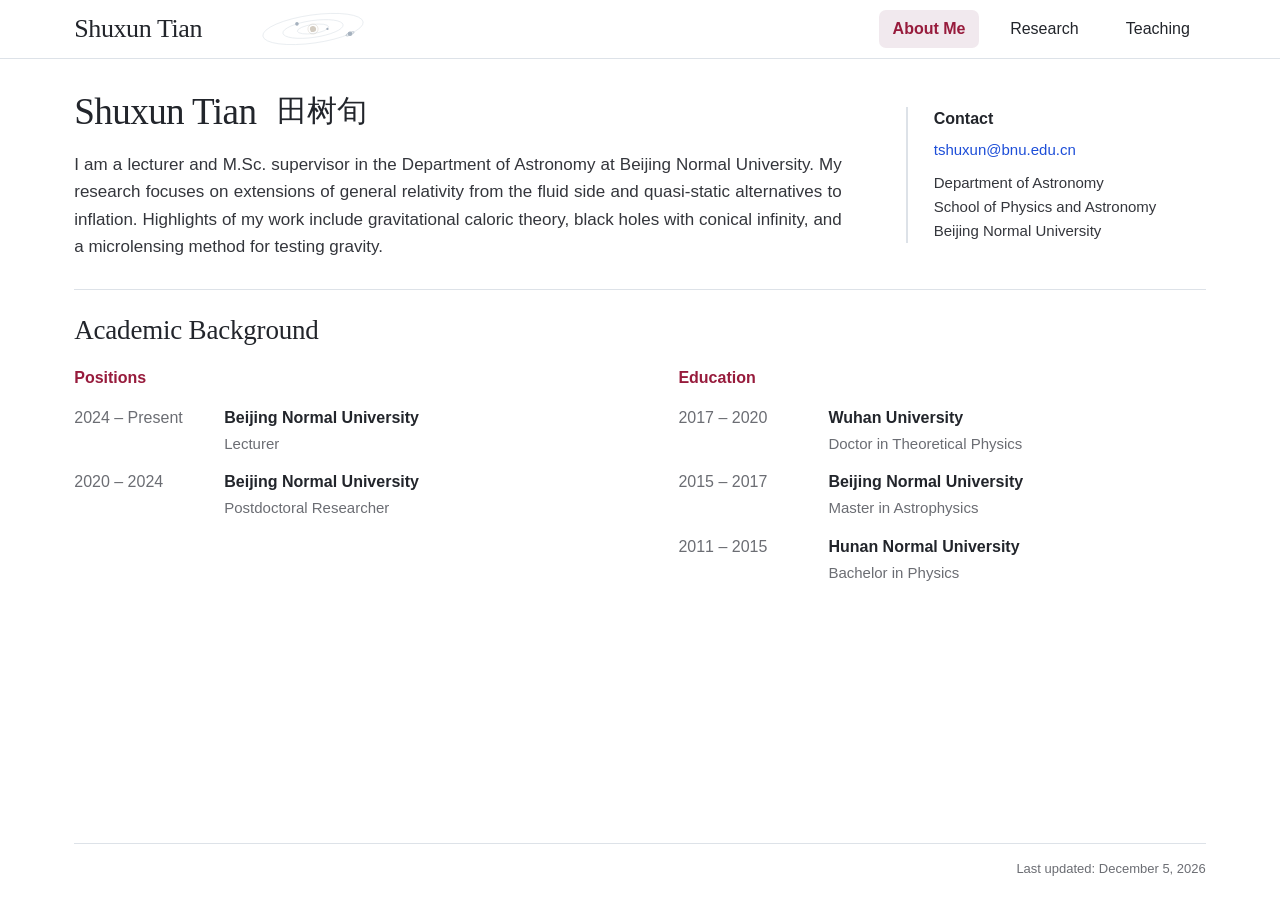
==== commit bb40c455: "update" ====
--- a/index.html
+++ b/index.html
@@ -60,7 +60,7 @@
       <div class="about-intro">
         <div class="intro-main">
           <h1 id="about-title" tabindex="-1"><span class="latin-name">Shuxun Tian</span> <span class="chinese-name" lang="zh-CN">田树旬</span></h1>
-          <p class="about-bio">I am a lecturer and M.Sc. supervisor in the Department of Astronomy at Beijing Normal University. My research focuses on developing theories of gravity and exploring their applications in cosmology and astrophysics. Highlights of my work include gravitational caloric theory, black holes with conical infinity, and a microlensing method for testing gravity.</p>
+          <p class="about-bio">I am a lecturer and M.Sc. supervisor in the Department of Astronomy at Beijing Normal University. My research focuses on extensions of general relativity from the fluid side and quasi-static alternatives to inflation. Highlights of my work include gravitational caloric theory, black holes with conical infinity, and a microlensing method for testing gravity.</p>
         </div>
         <aside id="contact" class="contact-note" aria-labelledby="contact-title" tabindex="-1">
           <h2 id="contact-title" class="small-heading">Contact</h2>
@@ -128,15 +128,19 @@
       <header class="page-heading research-overview">
         <h1 id="research-title" tabindex="-1">Research</h1>
         <!-- Add interests by duplicating a list item. -->
-        <section id="interests" class="research-summary-section" aria-labelledby="interests-title" tabindex="-1">
+        <section id="interests" aria-labelledby="interests-title" tabindex="-1">
           <h2 id="interests-title" class="research-summary-title">Interests:</h2>
           <ul class="research-summary-list">
-            <li><strong>Gravity Theory:</strong> Fundamental Formulations, Applications to Cosmology and Astrophysics, Observational Tests</li>
+            <li><strong>Gravity Theory:</strong> Extensions of General Relativity from the Fluid Side, Applications to Cosmology and Astrophysics, Observational Tests</li>
+            <li><strong>The Early Universe:</strong> Quasi-Static Alternatives to Inflation, Quantum and Thermal Fluctuations</li>
           </ul>
         </section>
-        <section class="research-summary-section publication-list-link" aria-labelledby="publication-list-title">
+        <section class="publication-list" aria-labelledby="publication-list-title">
           <h2 id="publication-list-title" class="research-summary-title">Full Publication List:</h2>
-          <a href="https://ui.adsabs.harvard.edu/public-libraries/OO0OYWl2TziFCKu32mfMTw" target="_blank" rel="noopener noreferrer">https://ui.adsabs.harvard.edu/public-libraries/OO0OYWl2TziFCKu32mfMTw</a>
+          <a class="publication-list-link" href="https://ui.adsabs.harvard.edu/public-libraries/OO0OYWl2TziFCKu32mfMTw" target="_blank" rel="noopener noreferrer" aria-label="Full publication list on ADS">
+            <img src="assets/ads_logo.svg" width="27" height="24" alt="ADS logo" decoding="async">
+            <span>ads</span>
+          </a>
         </section>
         <p class="research-goal">My long-term goal is to uncover new physics in astronomy, with theory identifying where it may arise and observations confirming its existence.</p>
       </header>
@@ -204,7 +208,7 @@
 
         <article id="observational-tests" class="research-entry" aria-labelledby="observations-title" tabindex="-1">
           <figure class="highlight-figure">
-            <img src="assets/gravity_tests_potential_curvature.png" width="1852" height="1414" alt="Gravitational potential and curvature" loading="lazy" decoding="async">
+            <img src="assets/gravity_test_regimes.png" width="1852" height="1414" alt="Gravitational potential and curvature" loading="lazy" decoding="async">
           </figure>
           <div class="highlight-content">
             <header class="highlight-heading">
--- a/style.css
+++ b/style.css
@@ -39,6 +39,9 @@
   /* Page dimensions and spacing */
   --max-width: 1680px;
   --page-gutter: clamp(28px, 5.8vw, 112px);
+  /* Contact sidebar dimensions */
+  --sidebar-width: 300px;
+  --sidebar-text-inset: 28px;
   --main-padding-top: 30px;
   --main-padding-bottom: 36px;
   --intro-gap: 17px;
@@ -344,7 +347,7 @@
 }
 
 /* Shared prose alignment; narrow screens override this below. */
-.about-bio, .research-goal, .research-summary-list, .paper-reference, .research-prose {
+.about-bio, .research-goal, .paper-reference, .research-prose {
   text-align: justify;
   text-align-last: left;
 }
@@ -397,7 +400,7 @@
 
 .about-intro {
   display: grid;
-  grid-template-columns: minmax(0, 1fr) 300px;
+  grid-template-columns: minmax(0, 1fr) var(--sidebar-width);
   align-items: start;
   gap: clamp(36px, 5vw, 80px);
 }
@@ -438,9 +441,9 @@
 }
 
 .contact-note {
+  border-left: 2px solid var(--line);
+  padding-inline-start: calc(var(--sidebar-text-inset) - 2px);
   align-self: center;
-  border-left: 2px solid var(--line);
-  padding-left: 26px;
   font-size: var(--detail-size);
   line-height: var(--body-leading);
 }
@@ -506,6 +509,32 @@
   margin-top: var(--overview-title-gap);
 }
 
+.publication-list {
+  display: flex;
+  align-items: baseline;
+  gap: 7px;
+}
+
+.publication-list-link {
+  flex: none;
+  white-space: nowrap;
+}
+
+.publication-list-link img {
+  width: auto;
+  height: 1.4em;
+  vertical-align: -.3em;
+}
+
+.publication-list-link span {
+  font-family: "Helvetica Neue", Helvetica, Arial, sans-serif;
+  font-weight: var(--weight-normal);
+  /* Thicken the wordmark without changing its width or baseline. */
+  -webkit-text-stroke: .2px currentColor;
+  line-height: 1;
+  letter-spacing: .04em;
+}
+
 .research-summary-title {
   font-family: var(--sans);
   font-size: inherit;
@@ -516,6 +545,8 @@
 
 .research-summary-list {
   display: grid;
+  text-align: left;
+  text-wrap: pretty;
   gap: var(--overview-item-gap);
   margin: var(--overview-heading-gap) 0 0;
   padding-left: 1.25em;
@@ -529,11 +560,6 @@
 .research-summary-list > li::marker {
   color: var(--muted);
   font-size: .85em;
-}
-
-/* Keep the publication-list heading and URL on the same line when space allows. */
-.publication-list-link .research-summary-title {
-  display: inline;
 }
 
 .research-tabs {
@@ -828,17 +854,14 @@
 @media (max-width: 1000px) {
   :root {
     --page-gutter: 32px;
+    --sidebar-width: 250px;
+    --sidebar-text-inset: 24px;
     --entry-date-width: 120px;
     --entry-column-gap: 12px;
   }
 
   .about-intro {
-    grid-template-columns: minmax(0, 1fr) 250px;
     gap: 32px;
-  }
-
-  .contact-note {
-    padding-left: 22px;
   }
 
   .background-columns {
@@ -988,7 +1011,7 @@
 
 /* Left-align text on narrow screens to avoid stretched word spacing. */
 @media screen and (max-width: 600px) {
-  .about-bio, .research-goal, .research-summary-list, .paper-reference, .research-prose {
+  .about-bio, .research-goal, .paper-reference, .research-prose {
     text-align: left;
   }
 }
